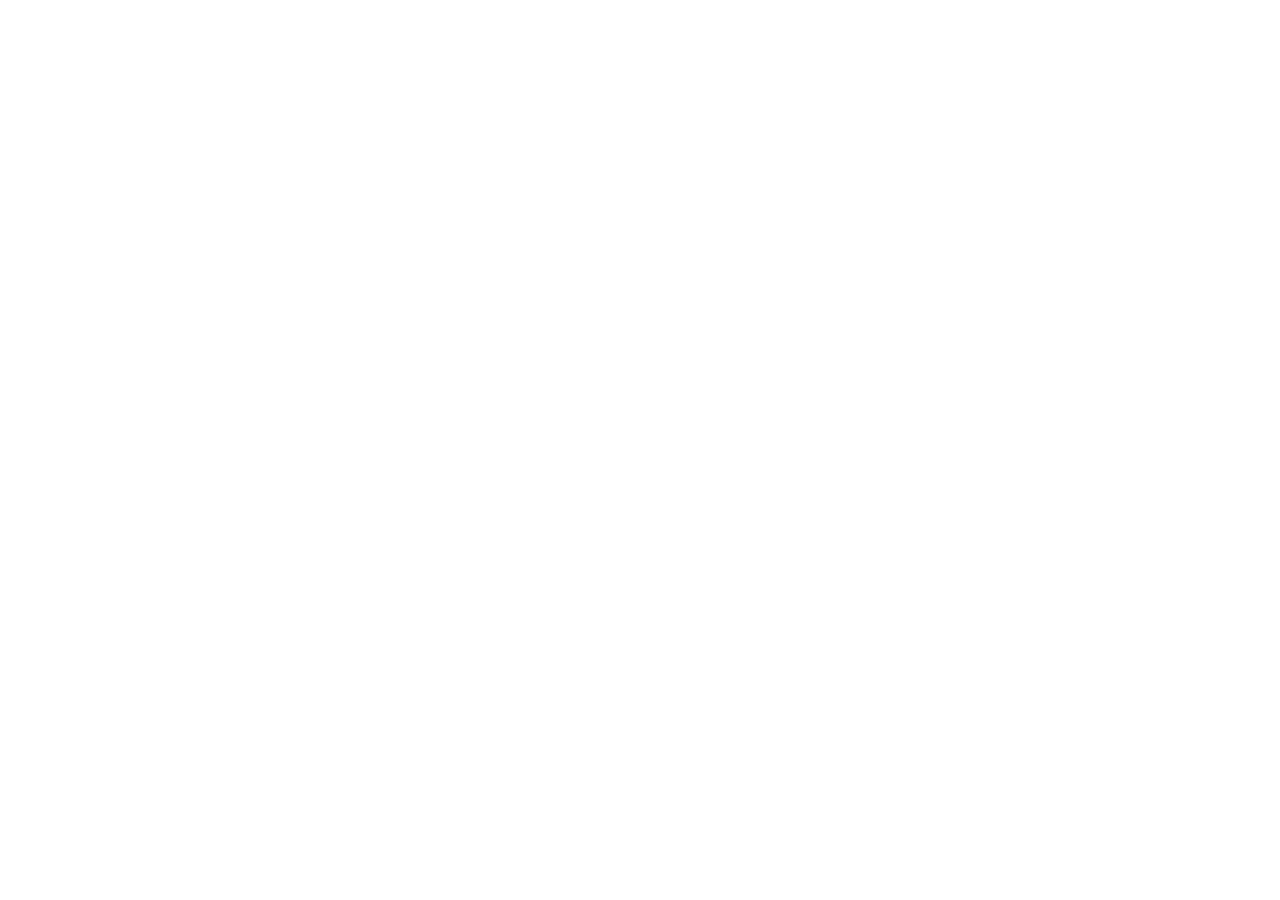
==== index.html @ 6b2e2391 "Initial commit" ====
<!doctype html>
<html lang="en">
  <head>
    <meta charset="UTF-8" />
    <meta name="viewport" content="width=device-width, initial-scale=1.0" />
    <title>My Project</title>
    <link rel="stylesheet" href="style.css" />
  </head>
  <body>
    <!-- START BELOW -->
     
  </body>
</html>
---- style.css ----
/* === RESET === */
*,
*::before,
*::after {
  margin: 0;
  padding: 0;
  box-sizing: border-box;
}

/* START BELOW */
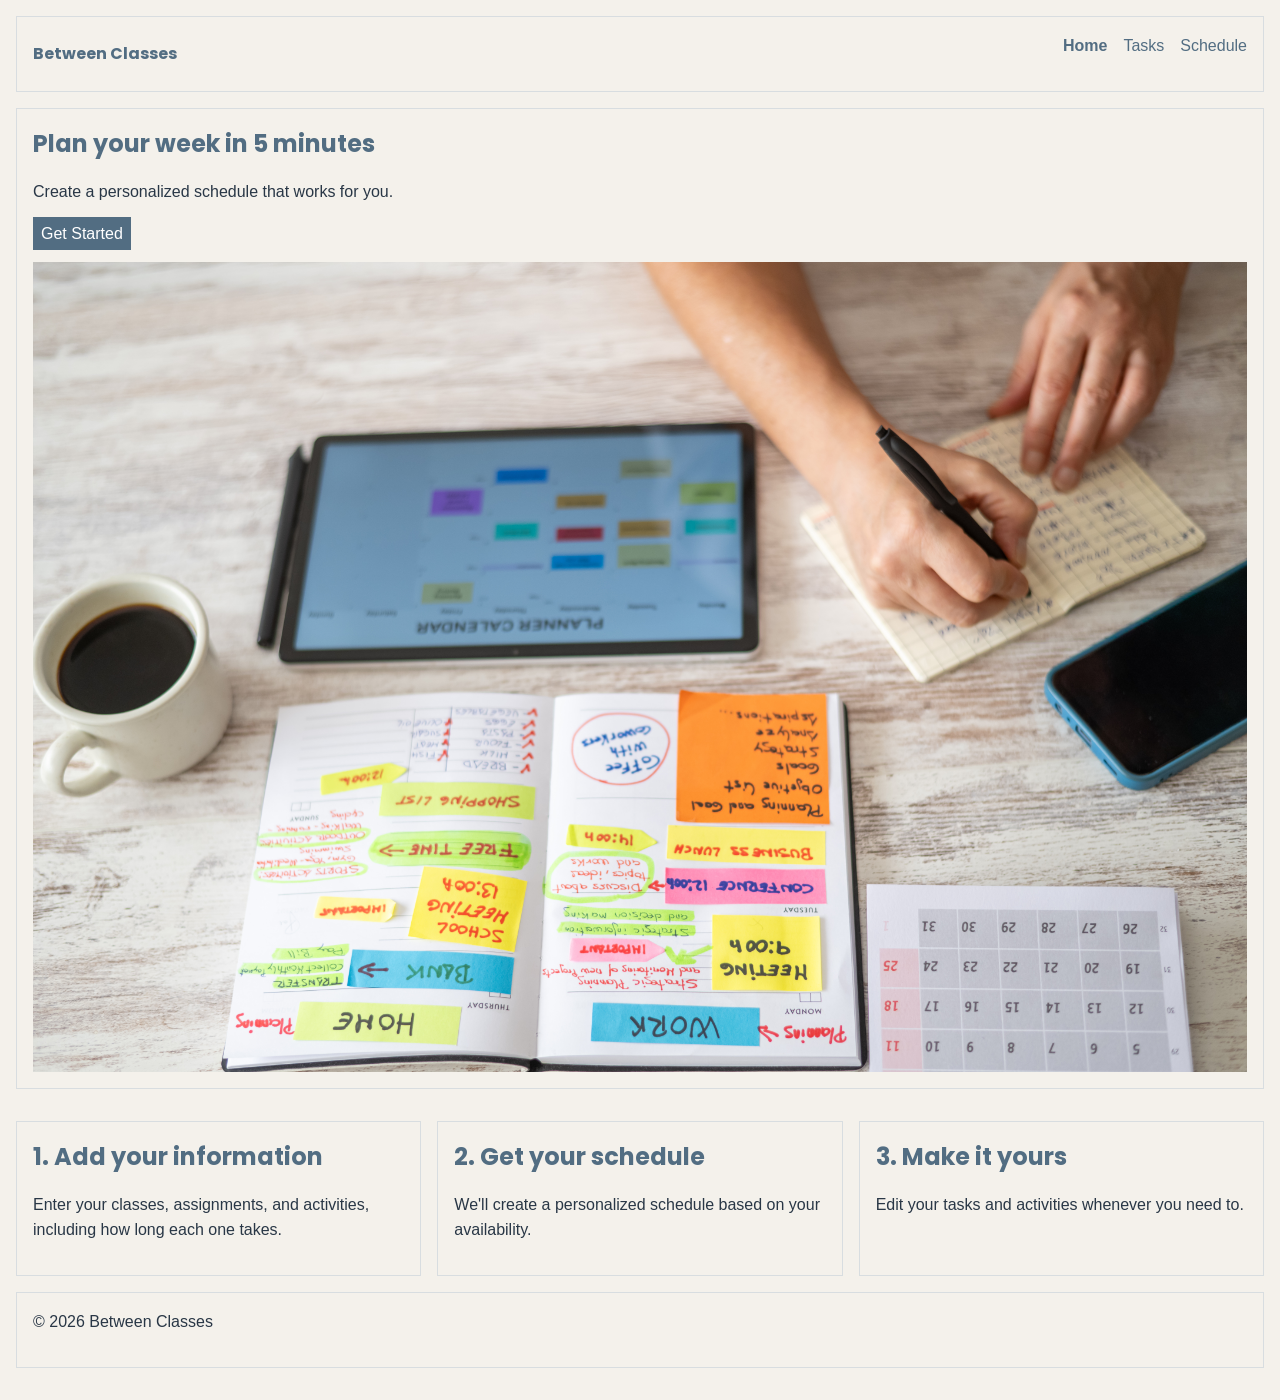
==== commit 0687c4c5: "index.html" ====
--- a/index.html
+++ b/index.html
@@ -1,13 +1,65 @@
+
 <!doctype html>
 <html lang="en">
   <head>
     <meta charset="UTF-8" />
     <meta name="viewport" content="width=device-width, initial-scale=1.0" />
-    <title>My Project</title>
+    <title>Home | Between Classes</title>
+    <link rel="preconnect" href="https://fonts.googleapis.com">
+    <link rel="preconnect" href="https://fonts.gstatic.com" crossorigin>
+    <link href="https://fonts.googleapis.com/css2?family=Poppins:wght@400;500;600;700&display=swap" rel="stylesheet">
     <link rel="stylesheet" href="style.css" />
   </head>
+
   <body>
-    <!-- START BELOW -->
-     
+    <!-- NAVIGATION -->
+    <header class="nav">
+      <nav>
+        <p class="logo">Between Classes</p>
+        <div class="nav-links">
+          <p><a href="index.html" class="current">Home</a></p>
+          <p><a href="tasks.html">Tasks</a></p>
+          <p><a href="schedule.html">Schedule</a></p>
+        </div>
+      </nav>
+    </header>
+
+    <main class="page">
+      <!-- HERO SECTION -->
+      <section class="hero">
+        <h1>Plan your week in 5 minutes</h1>
+        <p>Create a personalized schedule that works for you.</p>
+        <p class="start"><a href="tasks.html">Get Started</a></p>
+
+        <img
+          src="AdobeStock_2180172801.jpeg"
+          alt="A person creating a schedule at a desk"
+        />
+      </section>
+
+      <!-- HOW IT WORKS -->
+      <section class="to_do">
+        <h2>1. Add your information</h2>
+        <p>Enter your classes, assignments, and activities, including how long each one takes.</p>
+      </section>
+
+      <section class="create">
+        <h2>2. Get your schedule</h2>
+        <p>We'll create a personalized schedule based on your availability.</p>
+      </section>
+
+      <section class="edit">
+        <h2>3. Make it yours</h2>
+        <p>Edit your tasks and activities whenever you need to.</p>
+      </section>
+    </main>
+
+    <!-- FOOTER -->
+    <footer class="footer">
+      <p>© 2026 Between Classes</p>
+    </footer>
+
   </body>
 </html>
+
+
--- a/style.css
+++ b/style.css
@@ -8,3 +8,198 @@
 }
 
 /* START BELOW */
+
+
+/* === DESIGN VARIABLES === */
+:root {
+  /* COLORS */
+  --color-primary: #526D82;
+  --color-secondary: #A9BDCA;
+  --color-text: #293746;
+  --color-background: #F4F1EB;
+  --color-white: #FFFFFF;
+  --color-border: #D8DDE0;
+
+  /* SPACING */
+  --space-s: 0.5rem;
+  --space-m: 1rem;
+  --space-l: 2rem;
+
+  /* FONTS */
+  --font-heading: "Poppins", sans-serif;
+  --font-body: Arial, sans-serif;
+}
+
+
+/* === GRID LAYOUT === */
+.page {
+  display: grid;
+  grid-template-columns: repeat(12, 1fr);
+  gap: var(--space-m);
+  background: var(--color-background);
+}
+
+.logo {
+  color: var(--color-primary);
+  font-family: var(--font-heading);
+  font-weight: 700;
+  font-size: var(--space-m);
+  margin-bottom: 0;
+}
+
+img {
+  max-width: 100%;
+  height: auto;
+  display: block;
+}
+
+.nav,.hero,.input,.generate,.calendar,.footer {
+  grid-column: 1 / 13;
+}
+
+
+/* === NAVIGATION === */
+nav {
+  display: flex;
+  justify-content: space-between;
+  align-items: center;
+  gap: var(--space-m);
+  border: 1px solid var(--color-border);
+  padding: var(--space-m);
+  margin-bottom: var(--space-m);
+}
+
+.nav-links {
+  display: flex;
+  gap: var(--space-m);
+}
+
+
+/* === SECTIONS === */
+.hero, .to_do, .edit, .create, .input, .calendar, .footer {
+    grid-column: 1 / 13;
+}
+
+/* === HOW IT WORKS === */
+.to_do {
+  grid-column: 1 / 5;
+}
+
+.create {
+  grid-column: 5 / 9;
+}
+
+.edit {
+  grid-column: 9 / 13;
+}
+
+
+/* === GENERAL STYLING === */
+body {
+  font-family: var(--font-body);
+  line-height: 1.6;
+  padding: var(--space-m);
+  background: var(--color-background);
+  color: var(--color-text);
+}
+
+p {
+  max-width: 65ch;
+}
+
+section, footer {
+  border: 1px solid var(--color-border);
+  padding: var(--space-m);
+  margin-bottom: var(--space-m);
+}
+
+h1, h2, p {
+  margin-bottom: var(--space-m);
+}
+
+h1, h2 {
+  font-family: var(--font-heading);
+  color: var(--color-primary);
+
+}
+
+button, .start a {
+  padding: var(--space-s);
+  margin-bottom: var(--space-m);
+  background: var(--color-primary);
+  color: var(--color-white);
+  border: none;
+  cursor: pointer;
+
+}
+
+a {
+  color: var(--color-primary);
+  text-decoration: none;
+  cursor: pointer;
+}
+
+a:focus-visible,
+button:focus-visible,
+input:focus-visible {
+  outline: 3px solid var(--color-primary);
+  outline-offset: 3px;
+}
+
+a:hover, 
+a:active,
+button:hover,
+button:active {
+  opacity: 0.7;
+}
+
+.current {
+  font-weight: bold;
+  text-underline-offset: 4px;
+}
+
+/* === WEEKLY CALENDAR === */
+.week-grid {
+  display: grid;
+  grid-template-columns: repeat(7, 1fr);
+  gap: var(--space-s);
+}
+
+.day {
+  border: 1px solid var(--color-border);
+  background: var(--color-white);
+  padding: var(--space-s);
+  min-width: 0;
+}
+
+.day a {
+  color: var(--color-primary);
+}
+
+
+/* === MEDIA QUERY === */
+@media (max-width: 445px) {
+  .to_do,
+  .create,
+  .edit {
+    grid-column: 1 / 13;
+  }
+
+  nav {
+    flex-direction: column;
+    align-items: flex-start;
+  }
+}
+
+@media (max-width: 270px) {
+  .input {
+    overflow-wrap: break-word;
+    word-wrap: break-word;
+  }
+}
+
+@media (max-width: 930px) {
+  .week-grid {
+    grid-template-columns: repeat(2, 1fr);
+  }
+}
